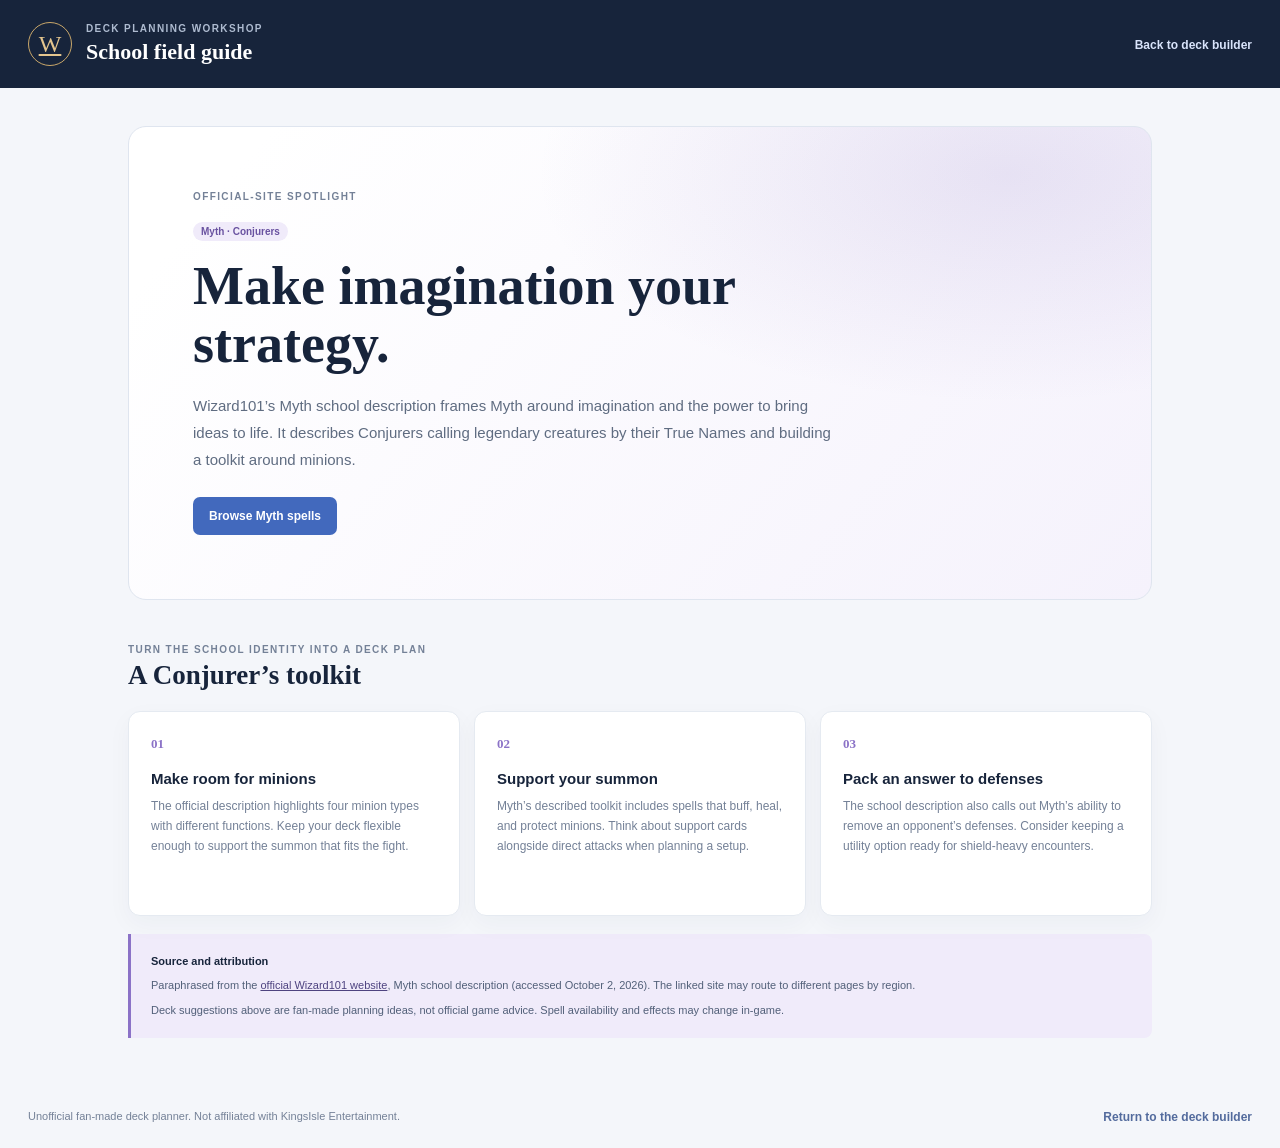
==== web/schools.html @ 60afe6bb "added pom" ====
<!doctype html>
<html lang="en">
<head>
  <meta charset="utf-8">
  <meta name="viewport" content="width=device-width, initial-scale=1">
  <meta name="theme-color" content="#17243b">
  <meta name="description" content="A sourced Wizard101 Myth school primer and deck-planning tips.">
  <link rel="icon" href="favicon.svg" type="image/svg+xml">
  <link rel="manifest" href="manifest.webmanifest">
  <link rel="stylesheet" href="styles.css">
  <link rel="stylesheet" href="schools.css">
  <title>Myth School Guide | Wizard101 Deck Builder</title>
  <script>
    if ("serviceWorker" in navigator && window.location.protocol !== "file:") {
      window.addEventListener("load", () => {
        navigator.serviceWorker.register("service-worker.js")
          .catch((error) => console.error("Could not register the offline app cache.", error));
      });
    }
  </script>
</head>
<body>
  <header class="site-header">
    <a class="brand-mark" href="index.html" aria-label="Back to deck builder">W</a>
    <div>
      <p class="eyebrow">Deck planning workshop</p>
      <h1>School field guide</h1>
    </div>
    <nav class="header-links" aria-label="Main navigation">
      <a href="index.html">Back to deck builder</a>
    </nav>
  </header>

  <main class="guide-layout">
    <section class="guide-hero">
      <p class="eyebrow">Official-site spotlight</p>
      <span class="school-tag school-myth">Myth · Conjurers</span>
      <h2>Make imagination your strategy.</h2>
      <p class="guide-intro">
        Wizard101’s Myth school description frames Myth around imagination and
        the power to bring ideas to life. It describes Conjurers calling legendary
        creatures by their True Names and building a toolkit around minions.
      </p>
      <a class="button button-primary guide-cta" href="index.html?school=Myth">Browse Myth spells</a>
    </section>

    <section class="guide-content" aria-labelledby="myth-toolkit-title">
      <div class="guide-heading">
        <p class="eyebrow">Turn the school identity into a deck plan</p>
        <h2 id="myth-toolkit-title">A Conjurer’s toolkit</h2>
      </div>
      <div class="guide-cards">
        <article class="guide-card">
          <span class="guide-number">01</span>
          <h3>Make room for minions</h3>
          <p>The official description highlights four minion types with different functions. Keep your deck flexible enough to support the summon that fits the fight.</p>
        </article>
        <article class="guide-card">
          <span class="guide-number">02</span>
          <h3>Support your summon</h3>
          <p>Myth’s described toolkit includes spells that buff, heal, and protect minions. Think about support cards alongside direct attacks when planning a setup.</p>
        </article>
        <article class="guide-card">
          <span class="guide-number">03</span>
          <h3>Pack an answer to defenses</h3>
          <p>The school description also calls out Myth’s ability to remove an opponent’s defenses. Consider keeping a utility option ready for shield-heavy encounters.</p>
        </article>
      </div>
      <aside class="source-note">
        <strong>Source and attribution</strong>
        <p>Paraphrased from the <a href="https://www.wizard101.com/" target="_blank" rel="noreferrer">official Wizard101 website</a>, Myth school description (accessed October 2, 2026). The linked site may route to different pages by region.</p>
        <p>Deck suggestions above are fan-made planning ideas, not official game advice. Spell availability and effects may change in-game.</p>
      </aside>
    </section>
  </main>

  <footer class="site-footer">
    <span>Unofficial fan-made deck planner. Not affiliated with KingsIsle Entertainment.</span>
    <a href="index.html">Return to the deck builder</a>
  </footer>
</body>
</html>
---- web/styles.css ----
:root {
  color-scheme: light;
  font-family: "Segoe UI", Arial, sans-serif;
  color: #26354b;
  background: #f4f6fa;
  font-synthesis: none;
  text-rendering: optimizeLegibility;
  --navy: #17243b;
  --muted: #748197;
  --line: #e5eaf1;
  --blue: #4269bd;
}

* {
  box-sizing: border-box;
}

body {
  min-width: 320px;
  min-height: 100vh;
  margin: 0;
}

.site-header {
  display: flex;
  align-items: center;
  gap: 14px;
  padding: 22px max(28px, calc((100% - 1440px) / 2));
  color: white;
  background: var(--navy);
}

.header-links {
  margin-left: auto;
}

.header-links a,
.site-footer a {
  color: #d9e4fb;
  font-size: 12px;
  font-weight: 600;
  text-decoration: none;
}

.header-links a:hover,
.site-footer a:hover {
  text-decoration: underline;
}

.brand-mark {
  display: grid;
  width: 44px;
  height: 44px;
  place-items: center;
  border: 1px solid #c9a76a;
  border-radius: 50%;
  color: #e4c58e;
  font-family: Georgia, serif;
  font-size: 24px;
}

.site-header h1,
h2,
h3,
p {
  margin: 0;
}

.site-header h1 {
  font-family: Georgia, serif;
  font-size: 22px;
  font-weight: 600;
}

.eyebrow {
  margin-bottom: 5px;
  color: var(--muted);
  font-size: 10px;
  font-weight: 700;
  letter-spacing: 0.14em;
  text-transform: uppercase;
}

.site-header .eyebrow {
  color: #aebbd0;
}

.app-layout {
  display: grid;
  grid-template-columns: 230px minmax(340px, 1fr) minmax(290px, 360px);
  gap: 24px;
  max-width: 1440px;
  margin: 0 auto;
  padding: 32px 28px 48px;
}

.sidebar {
  align-self: start;
}

.stats-card,
.filter-card,
.spell-card,
.deck-section {
  border: 1px solid var(--line);
  border-radius: 12px;
  background: white;
  box-shadow: 0 8px 24px rgb(31 48 78 / 4%);
}

.stats-card,
.filter-card {
  padding: 20px;
}

.stats-card h2,
.filter-card h2,
.section-heading h2 {
  color: var(--navy);
  font-family: Georgia, serif;
  font-size: 19px;
}

.card-count {
  margin-top: 20px;
  color: var(--navy);
  font-size: 26px;
  font-weight: 700;
}

.card-count span {
  color: var(--muted);
  font-size: 12px;
  font-weight: 500;
}

.progress-track {
  height: 6px;
  margin-top: 10px;
  overflow: hidden;
  border-radius: 6px;
  background: #edf0f5;
}

.progress-fill {
  width: 0;
  height: 100%;
  border-radius: inherit;
  background: linear-gradient(90deg, #4269bd, #8b72c7);
  transition: width 180ms ease;
}

.stat-row {
  display: flex;
  justify-content: space-between;
  margin-top: 18px;
  color: var(--muted);
  font-size: 12px;
}

.stat-row strong {
  color: var(--navy);
}

.filter-card {
  margin-top: 16px;
}

.filter-card .button-secondary + .button-secondary {
  margin-top: 8px;
}

.filter-card label {
  display: block;
  margin: 18px 0 7px;
  color: var(--muted);
  font-size: 12px;
}

select {
  width: 100%;
  padding: 10px;
  border: 1px solid var(--line);
  border-radius: 7px;
  color: var(--navy);
  background: #fff;
  font: inherit;
  font-size: 13px;
}

.button {
  border: 0;
  border-radius: 7px;
  cursor: pointer;
  font: inherit;
  font-size: 12px;
  font-weight: 600;
  transition: background-color 150ms ease, transform 150ms ease;
}

.button:not(:disabled):hover {
  transform: translateY(-1px);
}

.button:disabled {
  cursor: not-allowed;
  opacity: 0.5;
}

.button-primary {
  padding: 9px 12px;
  color: white;
  background: var(--blue);
}

.button-primary:hover {
  background: #3457a2;
}

.button-secondary {
  width: 100%;
  margin-top: 14px;
  padding: 10px;
  color: #536178;
  background: #eef1f6;
}

.button-secondary:hover {
  background: #e2e7ef;
}

.sidebar-note {
  padding: 16px 6px;
  color: var(--muted);
  font-size: 12px;
  line-height: 1.6;
}

.catalog-section {
  min-width: 0;
}

.section-heading {
  display: flex;
  min-height: 62px;
  align-items: center;
  justify-content: space-between;
  margin-bottom: 16px;
}

.result-count {
  color: var(--muted);
  font-size: 12px;
}

.search-label {
  display: block;
  margin-bottom: 7px;
  color: var(--muted);
  font-size: 11px;
  font-weight: 600;
}

.search-input {
  width: 100%;
  margin-bottom: 14px;
  padding: 11px 12px;
  border: 1px solid var(--line);
  border-radius: 8px;
  color: var(--navy);
  background: white;
  font: inherit;
  font-size: 13px;
}

.search-input:focus,
select:focus {
  border-color: #829bd1;
  outline: 3px solid rgb(66 105 189 / 14%);
}

.spell-grid {
  display: grid;
  grid-template-columns: repeat(auto-fit, minmax(220px, 1fr));
  gap: 14px;
}

.spell-card {
  display: flex;
  min-height: 190px;
  flex-direction: column;
  align-items: flex-start;
  padding: 17px;
}

.school-tag {
  padding: 4px 8px;
  border-radius: 20px;
  color: #405776;
  background: #eaf0f7;
  font-size: 10px;
  font-weight: 700;
}

.school-fire {
  color: #a84c39;
  background: #fbede9;
}

.school-ice {
  color: #39748d;
  background: #e9f5f8;
}

.school-storm {
  color: #6952a0;
  background: #f0ebfa;
}

.school-life {
  color: #3d795d;
  background: #eaf5ee;
}

.spell-card h3,
.deck-card h3 {
  margin-top: 12px;
  color: var(--navy);
  font-size: 14px;
}

.spell-description {
  margin-top: 7px;
  color: var(--muted);
  font-size: 12px;
  line-height: 1.5;
}

.spell-footer {
  display: flex;
  width: 100%;
  align-items: center;
  justify-content: space-between;
  margin-top: auto;
  padding-top: 16px;
}

.pip-cost {
  color: #536178;
  font-size: 11px;
  font-weight: 600;
}

.deck-section {
  align-self: start;
  min-height: 250px;
  padding: 18px;
}

.deck-section .section-heading {
  min-height: auto;
}

.deck-list {
  display: grid;
  gap: 9px;
}

.deck-card {
  display: flex;
  align-items: center;
  justify-content: space-between;
  gap: 8px;
  padding: 11px;
  border: 1px solid var(--line);
  border-radius: 8px;
}

.deck-card h3 {
  margin: 0;
  font-size: 12px;
}

.deck-card p {
  margin-top: 4px;
  color: var(--muted);
  font-size: 10px;
}

.remove-button {
  flex-shrink: 0;
  padding: 6px 8px;
  border: 0;
  border-radius: 6px;
  color: #a34f4f;
  background: #fbefef;
  cursor: pointer;
  font: inherit;
  font-size: 10px;
}

.remove-button:hover {
  background: #f7e1e1;
}

.empty-state {
  padding: 22px 8px;
  color: var(--muted);
  font-size: 12px;
  line-height: 1.6;
}

.empty-state[hidden] {
  display: none;
}

.site-footer {
  display: flex;
  justify-content: space-between;
  gap: 16px;
  max-width: 1440px;
  margin: 0 auto;
  padding: 16px 28px 24px;
  color: var(--muted);
  font-size: 11px;
}

.site-footer a {
  color: #536b9d;
  white-space: nowrap;
}

@media (max-width: 1050px) {
  .app-layout {
    grid-template-columns: 220px minmax(0, 1fr);
  }

  .deck-section {
    grid-column: 2;
  }
}

@media (max-width: 700px) {
  .site-header {
    padding: 18px 20px;
  }

  .site-header h1 {
    font-size: 18px;
  }

  .header-links a {
    font-size: 11px;
  }

  .app-layout {
    grid-template-columns: 1fr;
    gap: 18px;
    padding: 20px;
  }

  .deck-section {
    grid-column: auto;
  }

  .sidebar {
    display: grid;
    grid-template-columns: repeat(2, minmax(0, 1fr));
    align-items: start;
    gap: 12px;
  }

  .filter-card {
    margin-top: 0;
  }

  .sidebar-note {
    display: none;
  }
}

@media (max-width: 460px) {
  .sidebar {
    grid-template-columns: 1fr;
  }

  .spell-grid {
    grid-template-columns: 1fr;
  }

  .site-footer {
    flex-direction: column;
    padding: 12px 20px 22px;
  }
}
---- web/schools.css ----
.guide-layout {
  max-width: 1080px;
  margin: 0 auto;
  padding: 38px 28px 56px;
}

.guide-hero {
  position: relative;
  overflow: hidden;
  padding: clamp(28px, 6vw, 64px);
  border: 1px solid #dfe5ef;
  border-radius: 18px;
  background:
    radial-gradient(ellipse at 86% 10%, rgb(141 120 196 / 17%), transparent 38%),
    linear-gradient(130deg, #fff 10%, #f5f2fc 100%);
}

.guide-hero .school-tag {
  display: inline-block;
  margin: 15px 0 16px;
}

.school-myth {
  color: #6952a0;
  background: #f0ebfa;
}

.guide-hero h2 {
  max-width: 600px;
  color: var(--navy);
  font-family: Georgia, serif;
  font-size: clamp(32px, 5vw, 54px);
  line-height: 1.08;
}

.guide-intro {
  max-width: 650px;
  margin-top: 18px;
  color: #5f6c81;
  font-size: 15px;
  line-height: 1.8;
}

.guide-cta {
  display: inline-block;
  margin-top: 24px;
  padding: 12px 16px;
  text-decoration: none;
}

.guide-content {
  padding-top: 44px;
}

.guide-heading {
  margin-bottom: 20px;
}

.guide-heading h2 {
  color: var(--navy);
  font-family: Georgia, serif;
  font-size: 27px;
}

.guide-cards {
  display: grid;
  grid-template-columns: repeat(3, minmax(0, 1fr));
  gap: 14px;
}

.guide-card {
  min-height: 205px;
  padding: 22px;
  border: 1px solid var(--line);
  border-radius: 12px;
  background: white;
  box-shadow: 0 8px 24px rgb(31 48 78 / 4%);
}

.guide-number {
  color: #8b72c7;
  font-family: Georgia, serif;
  font-size: 13px;
  font-weight: 700;
}

.guide-card h3 {
  margin-top: 18px;
  color: var(--navy);
  font-size: 15px;
}

.guide-card p {
  margin-top: 9px;
  color: var(--muted);
  font-size: 12px;
  line-height: 1.7;
}

.source-note {
  margin-top: 18px;
  padding: 18px 20px;
  border-left: 3px solid #8b72c7;
  border-radius: 0 8px 8px 0;
  background: #f0ebfa;
  color: #526079;
  font-size: 11px;
  line-height: 1.7;
}

.source-note strong {
  color: var(--navy);
}

.source-note p {
  margin-top: 6px;
}

.source-note a {
  color: #4e4380;
}

@media (max-width: 760px) {
  .guide-layout {
    padding: 22px 20px 38px;
  }

  .guide-cards {
    grid-template-columns: 1fr;
  }

  .guide-card {
    min-height: auto;
  }
}
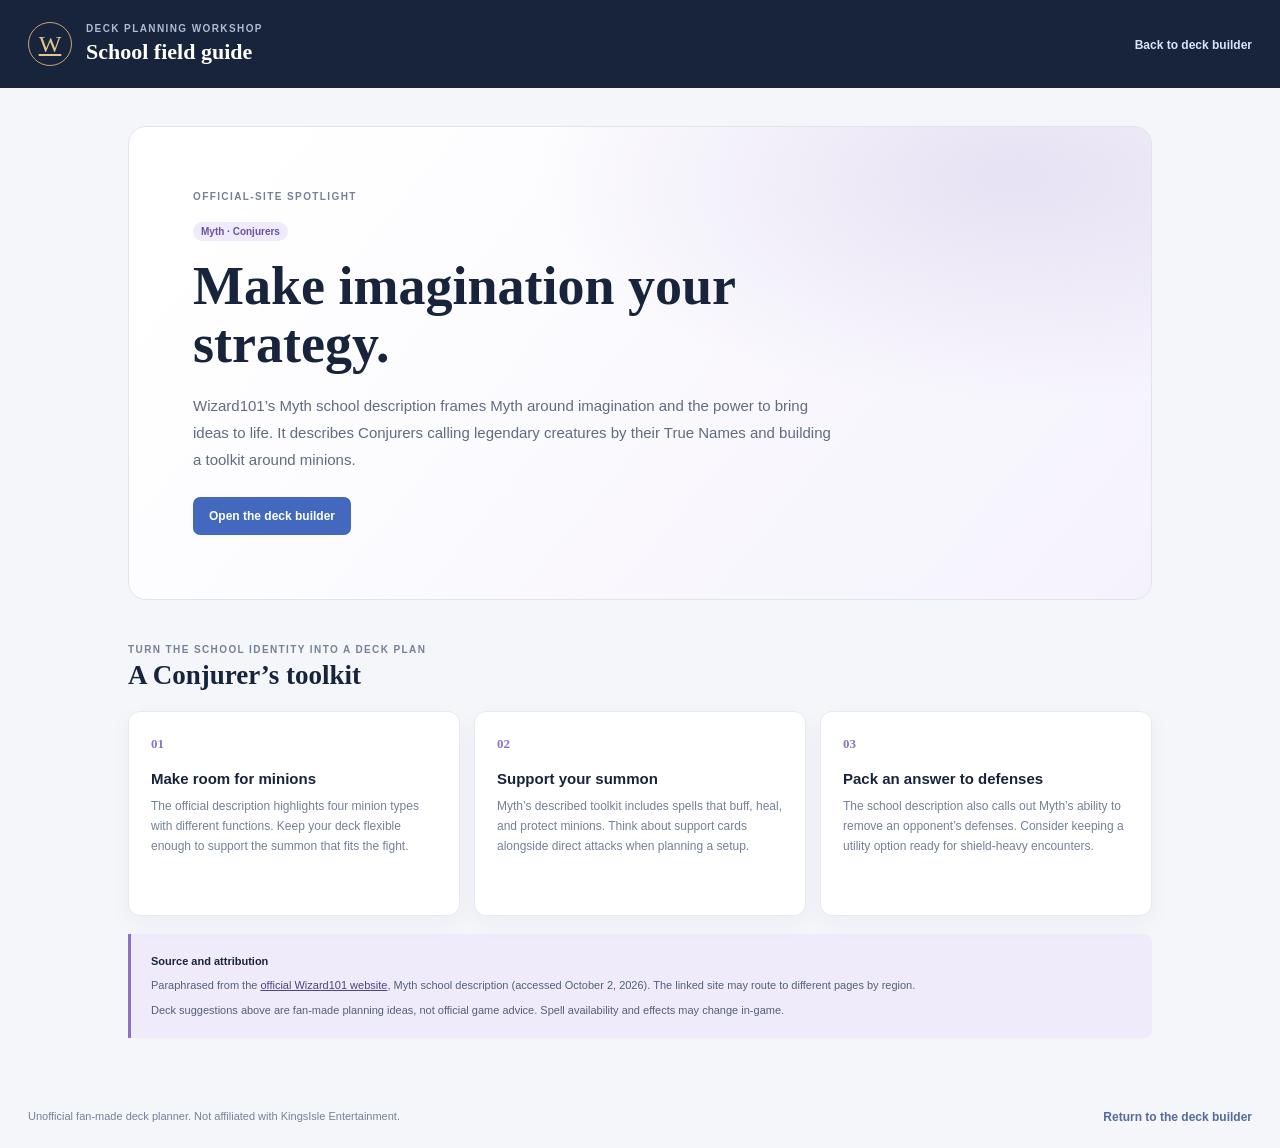
==== commit 14879c7e: "added pom" ====
--- a/web/schools.html
+++ b/web/schools.html
@@ -41,7 +41,7 @@
         the power to bring ideas to life. It describes Conjurers calling legendary
         creatures by their True Names and building a toolkit around minions.
       </p>
-      <a class="button button-primary guide-cta" href="index.html?school=Myth">Browse Myth spells</a>
+      <a class="button button-primary guide-cta" href="index.html">Open the deck builder</a>
     </section>
 
     <section class="guide-content" aria-labelledby="myth-toolkit-title">
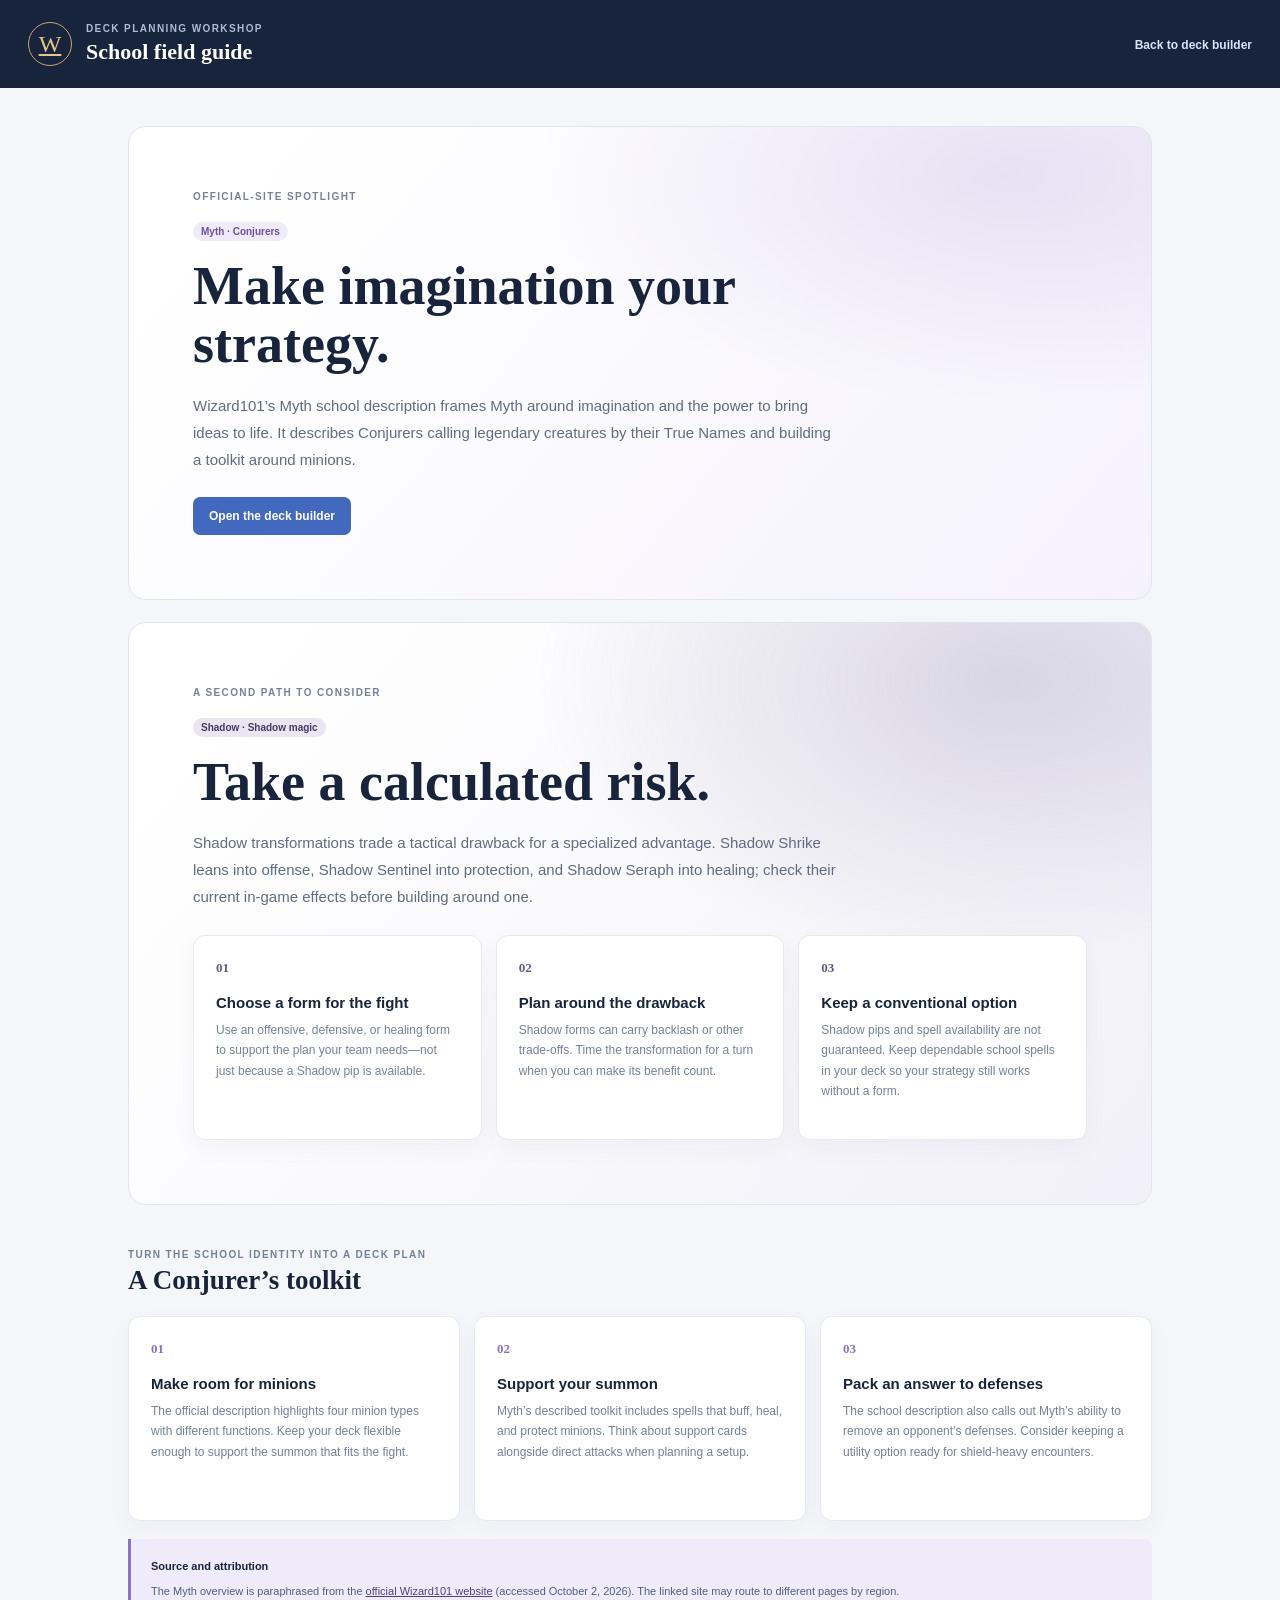
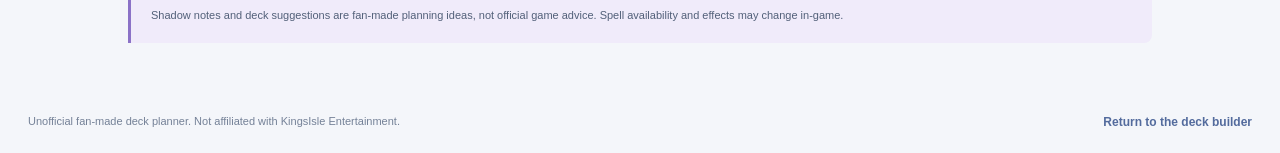
==== commit 08931332: "added topology" ====
--- a/web/schools.html
+++ b/web/schools.html
@@ -4,12 +4,12 @@
   <meta charset="utf-8">
   <meta name="viewport" content="width=device-width, initial-scale=1">
   <meta name="theme-color" content="#17243b">
-  <meta name="description" content="A sourced Wizard101 Myth school primer and deck-planning tips.">
+  <meta name="description" content="A fan-made Wizard101 Myth and Shadow school guide with deck-planning tips.">
   <link rel="icon" href="favicon.svg" type="image/svg+xml">
   <link rel="manifest" href="manifest.webmanifest">
   <link rel="stylesheet" href="styles.css">
   <link rel="stylesheet" href="schools.css">
-  <title>Myth School Guide | Wizard101 Deck Builder</title>
+  <title>Myth and Shadow Guide | Wizard101 Deck Builder</title>
   <script>
     if ("serviceWorker" in navigator && window.location.protocol !== "file:") {
       window.addEventListener("load", () => {
@@ -44,6 +44,35 @@
       <a class="button button-primary guide-cta" href="index.html">Open the deck builder</a>
     </section>
 
+    <section class="guide-hero shadow-guide" aria-labelledby="shadow-guide-title">
+      <p class="eyebrow">A second path to consider</p>
+      <span class="school-tag school-shadow">Shadow · Shadow magic</span>
+      <h2 id="shadow-guide-title">Take a calculated risk.</h2>
+      <p class="guide-intro">
+        Shadow transformations trade a tactical drawback for a specialized
+        advantage. Shadow Shrike leans into offense, Shadow Sentinel into
+        protection, and Shadow Seraph into healing; check their current in-game
+        effects before building around one.
+      </p>
+      <div class="guide-cards shadow-cards">
+        <article class="guide-card">
+          <span class="guide-number">01</span>
+          <h3>Choose a form for the fight</h3>
+          <p>Use an offensive, defensive, or healing form to support the plan your team needs—not just because a Shadow pip is available.</p>
+        </article>
+        <article class="guide-card">
+          <span class="guide-number">02</span>
+          <h3>Plan around the drawback</h3>
+          <p>Shadow forms can carry backlash or other trade-offs. Time the transformation for a turn when you can make its benefit count.</p>
+        </article>
+        <article class="guide-card">
+          <span class="guide-number">03</span>
+          <h3>Keep a conventional option</h3>
+          <p>Shadow pips and spell availability are not guaranteed. Keep dependable school spells in your deck so your strategy still works without a form.</p>
+        </article>
+      </div>
+    </section>
+
     <section class="guide-content" aria-labelledby="myth-toolkit-title">
       <div class="guide-heading">
         <p class="eyebrow">Turn the school identity into a deck plan</p>
@@ -68,8 +97,8 @@
       </div>
       <aside class="source-note">
         <strong>Source and attribution</strong>
-        <p>Paraphrased from the <a href="https://www.wizard101.com/" target="_blank" rel="noreferrer">official Wizard101 website</a>, Myth school description (accessed October 2, 2026). The linked site may route to different pages by region.</p>
-        <p>Deck suggestions above are fan-made planning ideas, not official game advice. Spell availability and effects may change in-game.</p>
+        <p>The Myth overview is paraphrased from the <a href="https://www.wizard101.com/" target="_blank" rel="noreferrer">official Wizard101 website</a> (accessed October 2, 2026). The linked site may route to different pages by region.</p>
+        <p>Shadow notes and deck suggestions are fan-made planning ideas, not official game advice. Spell availability and effects may change in-game.</p>
       </aside>
     </section>
   </main>
--- a/web/styles.css
+++ b/web/styles.css
@@ -322,6 +322,26 @@
   background: #eaf5ee;
 }
 
+.school-death {
+  color: #765082;
+  background: #f2eaf6;
+}
+
+.school-balance {
+  color: #92712d;
+  background: #f8f2df;
+}
+
+.school-myth {
+  color: #6952a0;
+  background: #f0ebfa;
+}
+
+.school-shadow {
+  color: #433b61;
+  background: #e9e6f2;
+}
+
 .spell-card h3,
 .deck-card h3 {
   margin-top: 12px;
@@ -329,6 +349,15 @@
   font-size: 14px;
 }
 
+.spell-meta {
+  margin-top: 5px;
+  color: #77849a;
+  font-size: 10px;
+  font-weight: 700;
+  letter-spacing: 0.04em;
+  text-transform: uppercase;
+}
+
 .spell-description {
   margin-top: 7px;
   color: var(--muted);
@@ -359,6 +388,12 @@
 
 .deck-section .section-heading {
   min-height: auto;
+}
+
+.deck-note {
+  margin-top: 5px;
+  color: var(--muted);
+  font-size: 10px;
 }
 
 .deck-list {
--- a/web/schools.css
+++ b/web/schools.css
@@ -23,6 +23,21 @@
 .school-myth {
   color: #6952a0;
   background: #f0ebfa;
+}
+
+.shadow-guide {
+  margin-top: 22px;
+  background:
+    radial-gradient(ellipse at 86% 10%, rgb(83 70 126 / 19%), transparent 38%),
+    linear-gradient(130deg, #fff 10%, #f2f0f8 100%);
+}
+
+.shadow-guide .guide-number {
+  color: #615780;
+}
+
+.shadow-cards {
+  margin-top: 25px;
 }
 
 .guide-hero h2 {
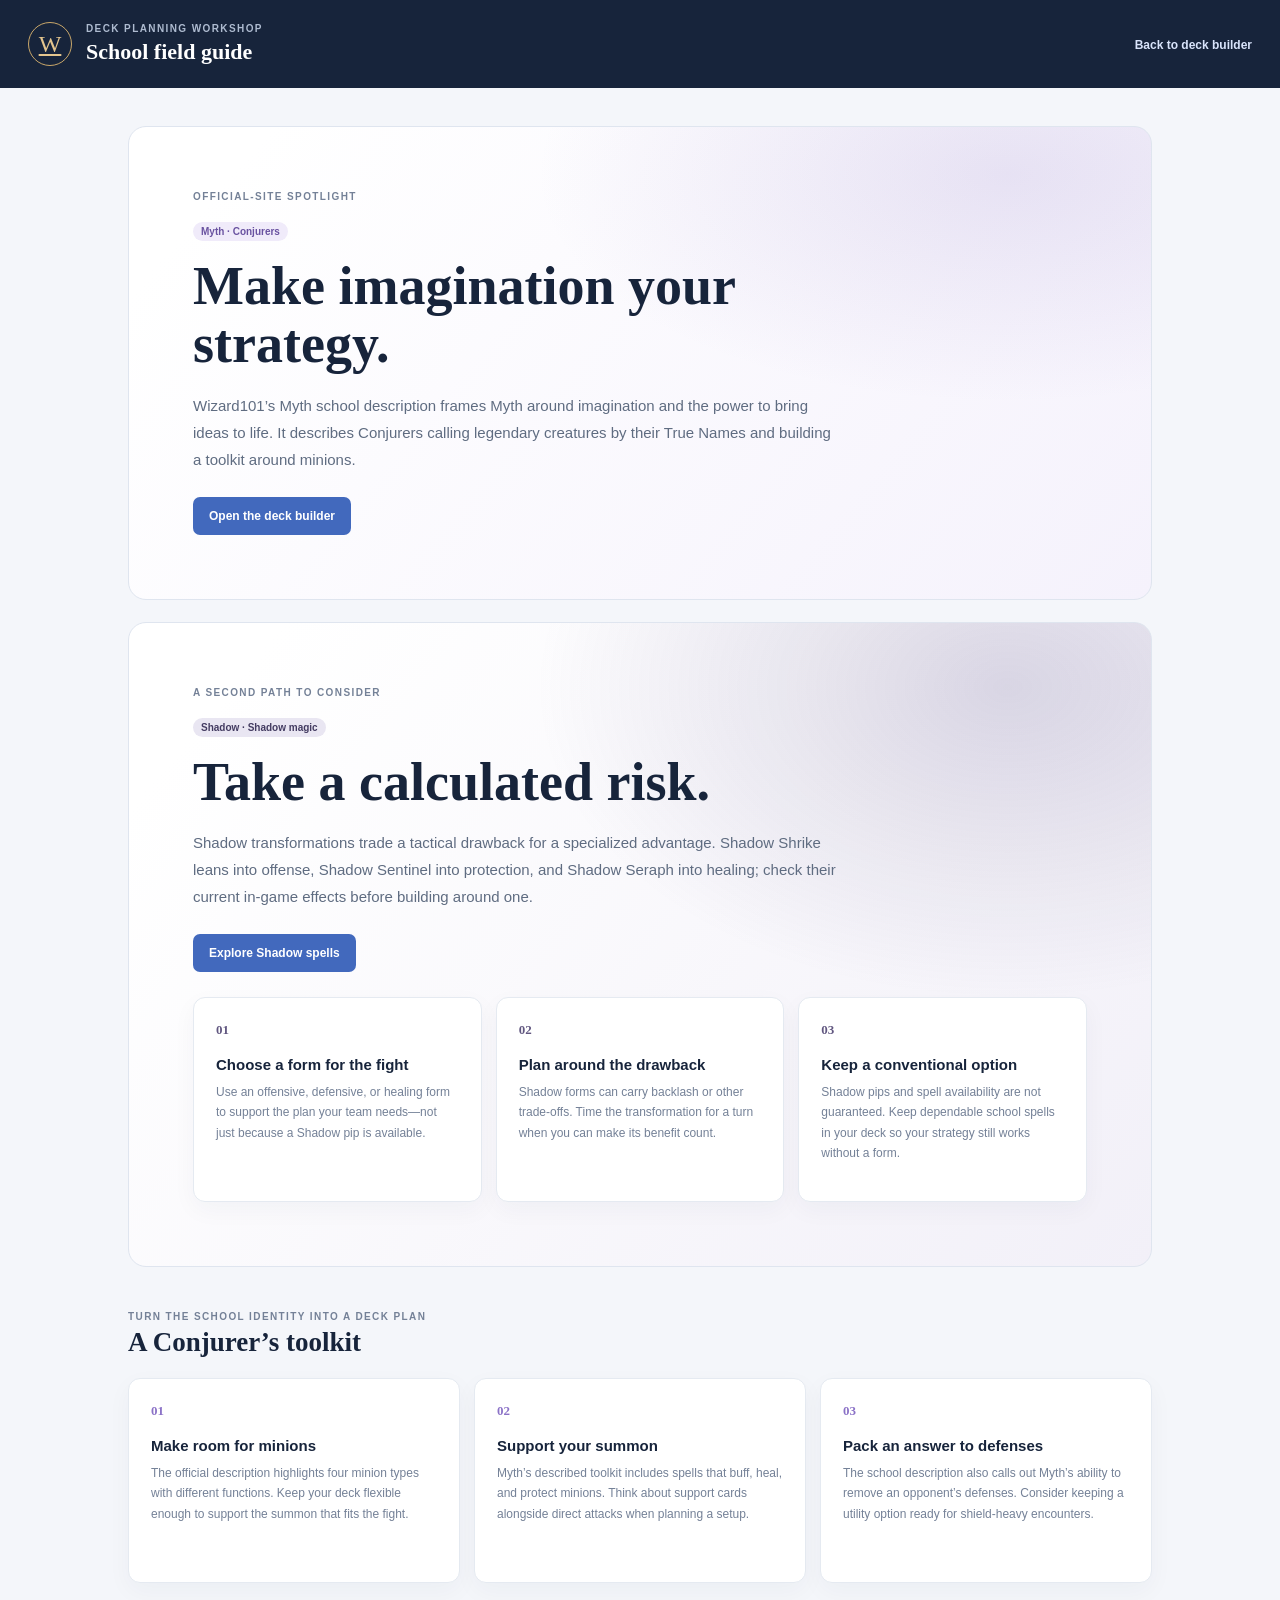
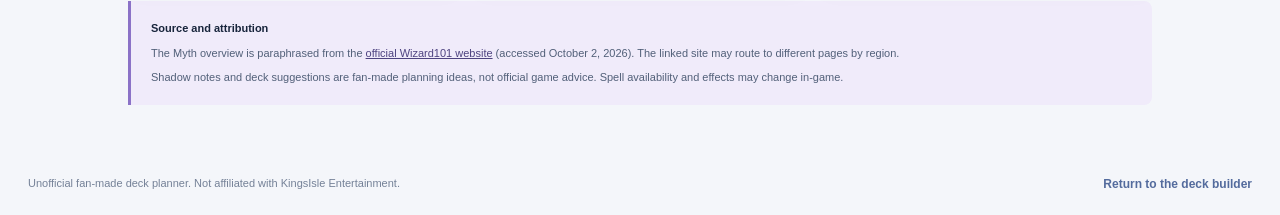
==== commit 4d66dbec: "added topology" ====
--- a/web/schools.html
+++ b/web/schools.html
@@ -54,6 +54,7 @@
         protection, and Shadow Seraph into healing; check their current in-game
         effects before building around one.
       </p>
+      <a class="button button-primary guide-cta" href="index.html?school=Shadow">Explore Shadow spells</a>
       <div class="guide-cards shadow-cards">
         <article class="guide-card">
           <span class="guide-number">01</span>
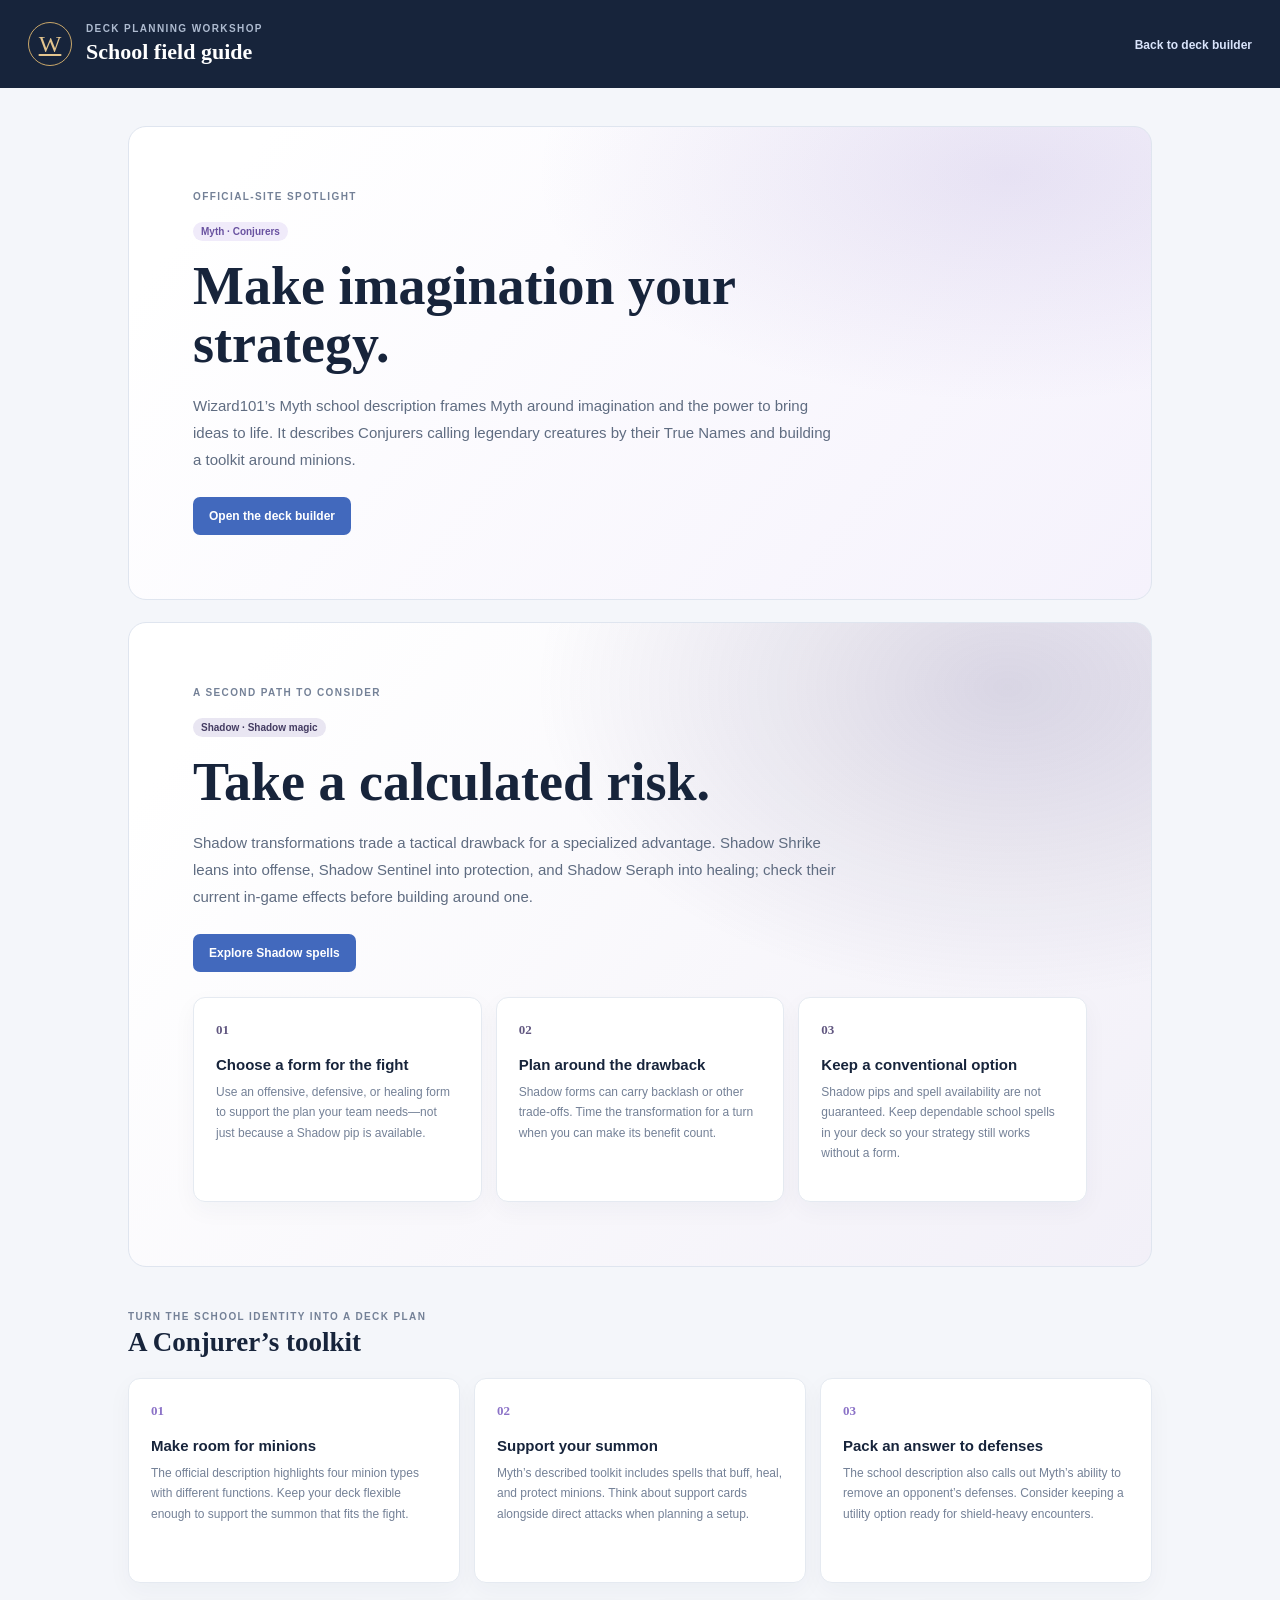
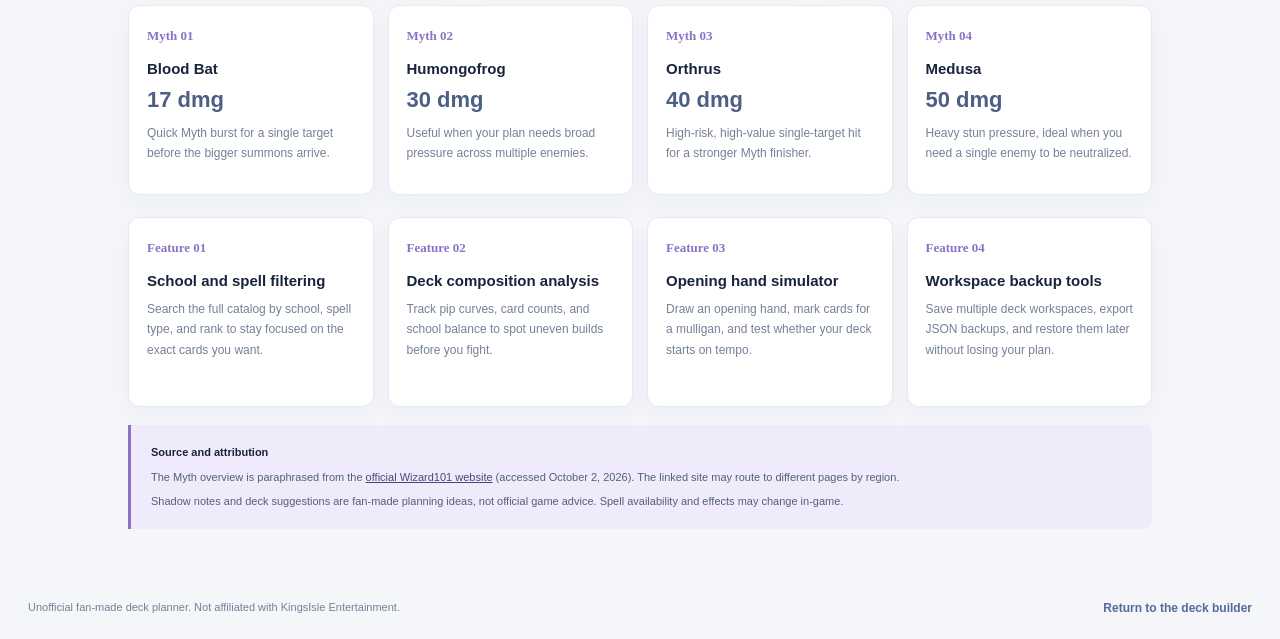
==== commit df835120: "adjusted" ====
--- a/web/schools.html
+++ b/web/schools.html
@@ -96,6 +96,54 @@
           <p>The school description also calls out Myth’s ability to remove an opponent’s defenses. Consider keeping a utility option ready for shield-heavy encounters.</p>
         </article>
       </div>
+      <div class="spell-damage-grid" aria-label="Myth spell damage reference">
+        <article class="spell-damage-card">
+          <span class="guide-number">Myth 01</span>
+          <h3>Blood Bat</h3>
+          <strong>17 dmg</strong>
+          <p>Quick Myth burst for a single target before the bigger summons arrive.</p>
+        </article>
+        <article class="spell-damage-card">
+          <span class="guide-number">Myth 02</span>
+          <h3>Humongofrog</h3>
+          <strong>30 dmg</strong>
+          <p>Useful when your plan needs broad pressure across multiple enemies.</p>
+        </article>
+        <article class="spell-damage-card">
+          <span class="guide-number">Myth 03</span>
+          <h3>Orthrus</h3>
+          <strong>40 dmg</strong>
+          <p>High-risk, high-value single-target hit for a stronger Myth finisher.</p>
+        </article>
+        <article class="spell-damage-card">
+          <span class="guide-number">Myth 04</span>
+          <h3>Medusa</h3>
+          <strong>50 dmg</strong>
+          <p>Heavy stun pressure, ideal when you need a single enemy to be neutralized.</p>
+        </article>
+      </div>
+      <div class="feature-grid" aria-label="Additional deck-builder features">
+        <article class="feature-card">
+          <span class="guide-number">Feature 01</span>
+          <h3>School and spell filtering</h3>
+          <p>Search the full catalog by school, spell type, and rank to stay focused on the exact cards you want.</p>
+        </article>
+        <article class="feature-card">
+          <span class="guide-number">Feature 02</span>
+          <h3>Deck composition analysis</h3>
+          <p>Track pip curves, card counts, and school balance to spot uneven builds before you fight.</p>
+        </article>
+        <article class="feature-card">
+          <span class="guide-number">Feature 03</span>
+          <h3>Opening hand simulator</h3>
+          <p>Draw an opening hand, mark cards for a mulligan, and test whether your deck starts on tempo.</p>
+        </article>
+        <article class="feature-card">
+          <span class="guide-number">Feature 04</span>
+          <h3>Workspace backup tools</h3>
+          <p>Save multiple deck workspaces, export JSON backups, and restore them later without losing your plan.</p>
+        </article>
+      </div>
       <aside class="source-note">
         <strong>Source and attribution</strong>
         <p>The Myth overview is paraphrased from the <a href="https://www.wizard101.com/" target="_blank" rel="noreferrer">official Wizard101 website</a> (accessed October 2, 2026). The linked site may route to different pages by region.</p>
--- a/web/styles.css
+++ b/web/styles.css
@@ -99,6 +99,7 @@
 }
 
 .stats-card,
+.workspace-card,
 .filter-card,
 .spell-card,
 .deck-section {
@@ -109,11 +110,13 @@
 }
 
 .stats-card,
+.workspace-card,
 .filter-card {
   padding: 20px;
 }
 
 .stats-card h2,
+.workspace-card h2,
 .filter-card h2,
 .section-heading h2 {
   color: var(--navy);
@@ -166,6 +169,61 @@
   margin-top: 16px;
 }
 
+.workspace-card {
+  margin-top: 16px;
+}
+
+.workspace-card h2 {
+  margin-bottom: 15px;
+}
+
+.workspace-card label,
+.deck-details label {
+  display: block;
+  margin: 13px 0 6px;
+  color: var(--muted);
+  font-size: 11px;
+  font-weight: 600;
+}
+
+.workspace-actions,
+.backup-actions {
+  display: grid;
+  grid-template-columns: repeat(2, minmax(0, 1fr));
+  gap: 7px;
+  margin-top: 9px;
+}
+
+.workspace-actions .button,
+.backup-actions .button {
+  width: 100%;
+  min-height: 34px;
+  margin: 0;
+  padding: 7px;
+  font-size: 10px;
+}
+
+.workspace-actions #delete-deck {
+  grid-column: 1 / -1;
+}
+
+.backup-actions {
+  grid-template-columns: 1fr;
+  margin-top: 7px;
+}
+
+.workspace-status {
+  min-height: 15px;
+  margin-top: 10px;
+  color: #39745a;
+  font-size: 10px;
+  line-height: 1.45;
+}
+
+.workspace-status.status-error {
+  color: #a34f4f;
+}
+
 .filter-card .button-secondary + .button-secondary {
   margin-top: 8px;
 }
@@ -274,7 +332,8 @@
 }
 
 .search-input:focus,
-select:focus {
+select:focus,
+textarea:focus {
   border-color: #829bd1;
   outline: 3px solid rgb(66 105 189 / 14%);
 }
@@ -386,6 +445,22 @@
   padding: 18px;
 }
 
+.deck-details {
+  display: grid;
+  grid-template-columns: 1fr;
+  margin: 0 0 14px;
+}
+
+.deck-details .search-input {
+  margin: 0;
+}
+
+.notes-input {
+  min-height: 76px;
+  resize: vertical;
+  line-height: 1.5;
+}
+
 .deck-section .section-heading {
   min-height: auto;
 }
@@ -398,6 +473,8 @@
 
 .deck-list {
   display: grid;
+  max-height: 460px;
+  overflow-y: auto;
   gap: 9px;
 }
 
@@ -449,6 +526,150 @@
   display: none;
 }
 
+.deck-tool {
+  margin-top: 22px;
+  padding-top: 17px;
+  border-top: 1px solid var(--line);
+}
+
+.tool-heading {
+  display: flex;
+  align-items: center;
+  justify-content: space-between;
+  gap: 10px;
+}
+
+.tool-heading h3 {
+  color: var(--navy);
+  font-family: Georgia, serif;
+  font-size: 16px;
+}
+
+.analysis-summary,
+.simulator-note {
+  color: var(--muted);
+  font-size: 10px;
+}
+
+.analysis-breakdown {
+  display: grid;
+  gap: 14px;
+  margin-top: 13px;
+}
+
+.analysis-group h4 {
+  margin-bottom: 8px;
+  color: #536178;
+  font-size: 10px;
+  letter-spacing: 0.06em;
+  text-transform: uppercase;
+}
+
+.analysis-row {
+  display: grid;
+  grid-template-columns: 78px minmax(20px, 1fr) 22px;
+  align-items: center;
+  gap: 8px;
+  margin-top: 6px;
+  color: #59677d;
+  font-size: 10px;
+}
+
+.analysis-row strong {
+  color: var(--navy);
+  text-align: right;
+}
+
+.analysis-bar {
+  height: 6px;
+  overflow: hidden;
+  border-radius: 6px;
+  background: #edf0f5;
+}
+
+.analysis-bar span {
+  display: block;
+  height: 100%;
+  border-radius: inherit;
+  background: linear-gradient(90deg, #4269bd, #8b72c7);
+}
+
+.analysis-empty {
+  color: var(--muted);
+  font-size: 10px;
+}
+
+.simulator .tool-heading {
+  align-items: flex-end;
+}
+
+.simulator .tool-heading .button {
+  flex-shrink: 0;
+}
+
+.simulator-note {
+  margin-top: 8px;
+  line-height: 1.5;
+}
+
+.hand-list {
+  display: grid;
+  grid-template-columns: repeat(2, minmax(0, 1fr));
+  gap: 7px;
+  margin-top: 12px;
+}
+
+.hand-card {
+  display: grid;
+  min-width: 0;
+  gap: 4px;
+  padding: 9px;
+  border: 1px solid var(--line);
+  border-radius: 8px;
+  color: var(--navy);
+  background: #fff;
+  cursor: pointer;
+  font: inherit;
+  text-align: left;
+}
+
+.hand-card:hover,
+.hand-card.is-mulligan {
+  border-color: #d1a2a2;
+  background: #fff6f5;
+}
+
+.hand-card strong {
+  overflow: hidden;
+  font-size: 10px;
+  text-overflow: ellipsis;
+  white-space: nowrap;
+}
+
+.hand-card > span {
+  color: var(--muted);
+  font-size: 9px;
+}
+
+.hand-card .hand-action {
+  color: #39745a;
+  font-size: 9px;
+  font-weight: 700;
+}
+
+.hand-card.is-mulligan .hand-action {
+  color: #a34f4f;
+}
+
+.simulator > .button-secondary {
+  margin-top: 9px;
+}
+
+.hand-empty {
+  padding: 12px 0 2px;
+  font-size: 10px;
+}
+
 .site-footer {
   display: flex;
   justify-content: space-between;
--- a/web/schools.css
+++ b/web/schools.css
@@ -112,6 +112,46 @@
   line-height: 1.7;
 }
 
+.spell-damage-grid,
+.feature-grid {
+  display: grid;
+  grid-template-columns: repeat(4, minmax(0, 1fr));
+  gap: 14px;
+  margin-top: 22px;
+}
+
+.spell-damage-card,
+.feature-card {
+  min-height: 190px;
+  padding: 20px 18px;
+  border: 1px solid var(--line);
+  border-radius: 12px;
+  background: white;
+  box-shadow: 0 8px 24px rgb(31 48 78 / 4%);
+}
+
+.spell-damage-card h3,
+.feature-card h3 {
+  margin-top: 16px;
+  color: var(--navy);
+  font-size: 15px;
+}
+
+.spell-damage-card strong {
+  display: block;
+  margin-top: 10px;
+  color: #4d5f84;
+  font-size: 22px;
+}
+
+.spell-damage-card p,
+.feature-card p {
+  margin-top: 10px;
+  color: var(--muted);
+  font-size: 12px;
+  line-height: 1.7;
+}
+
 .source-note {
   margin-top: 18px;
   padding: 18px 20px;
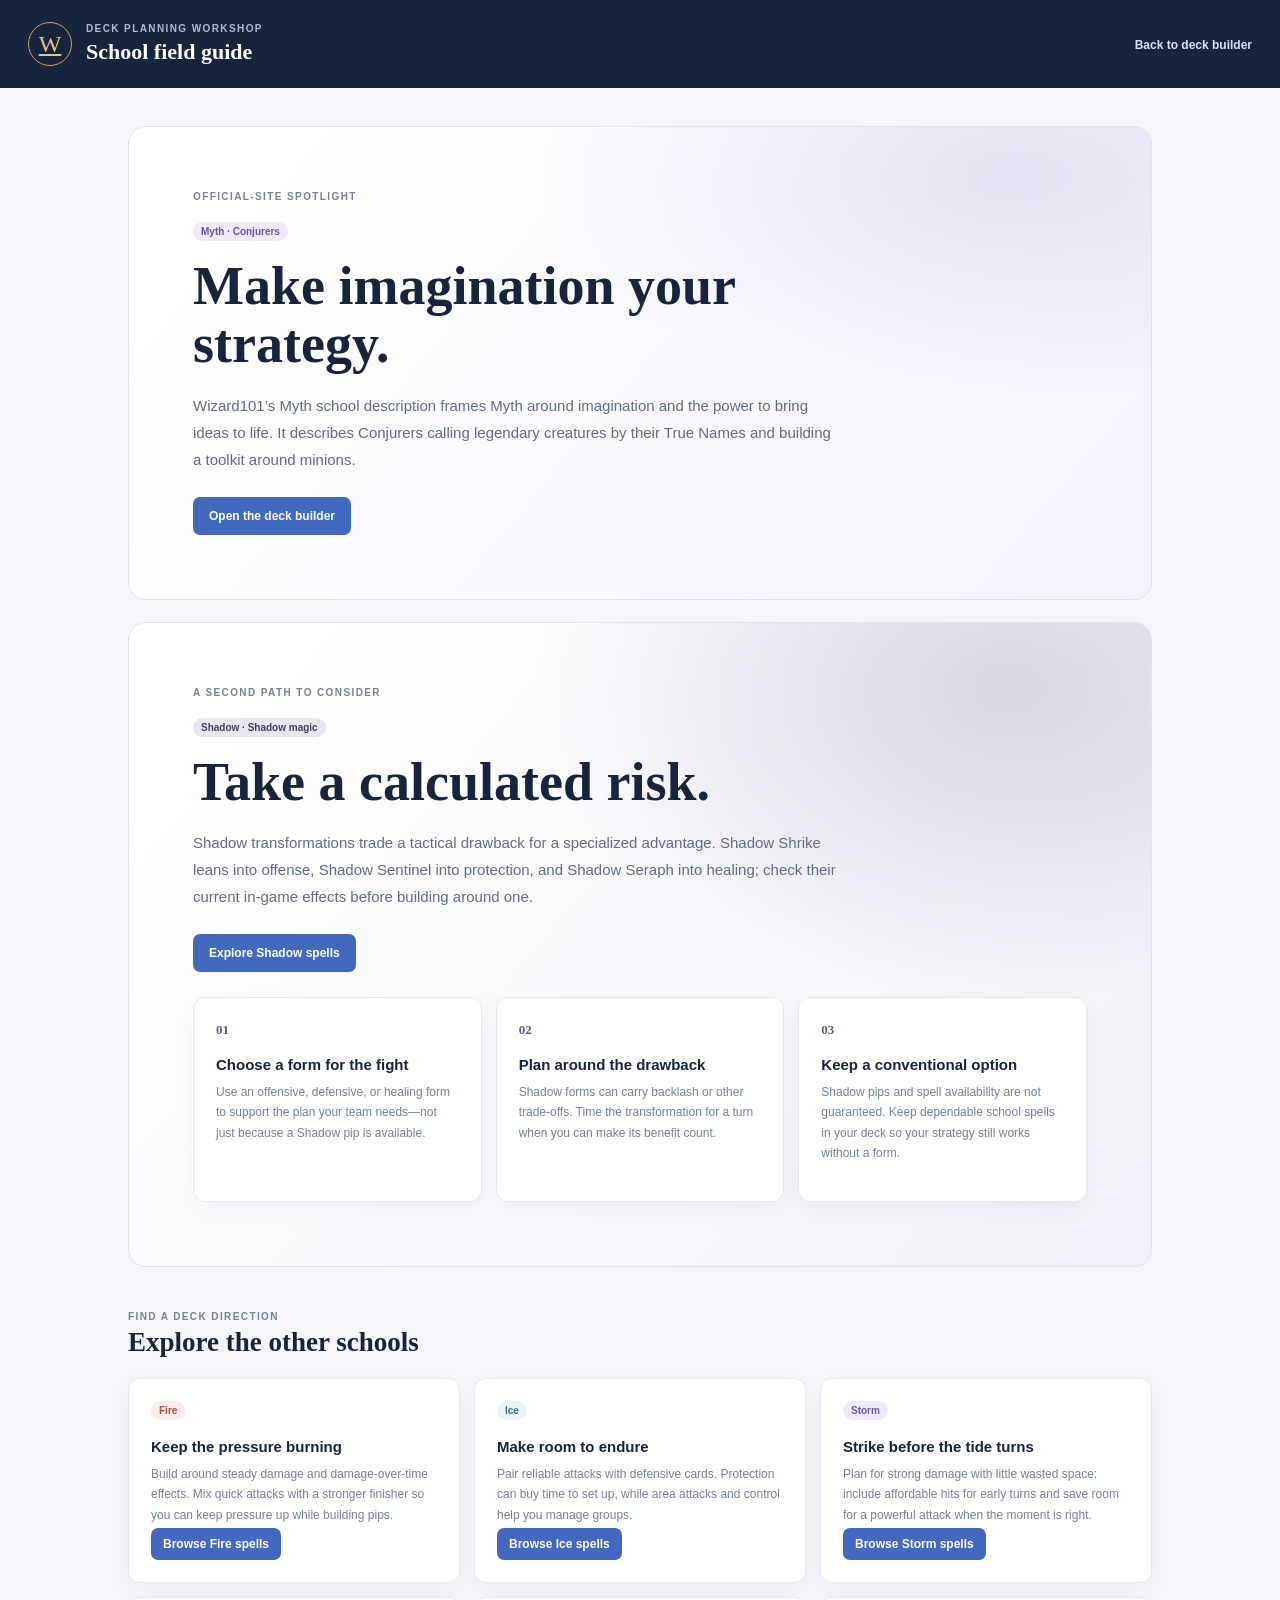
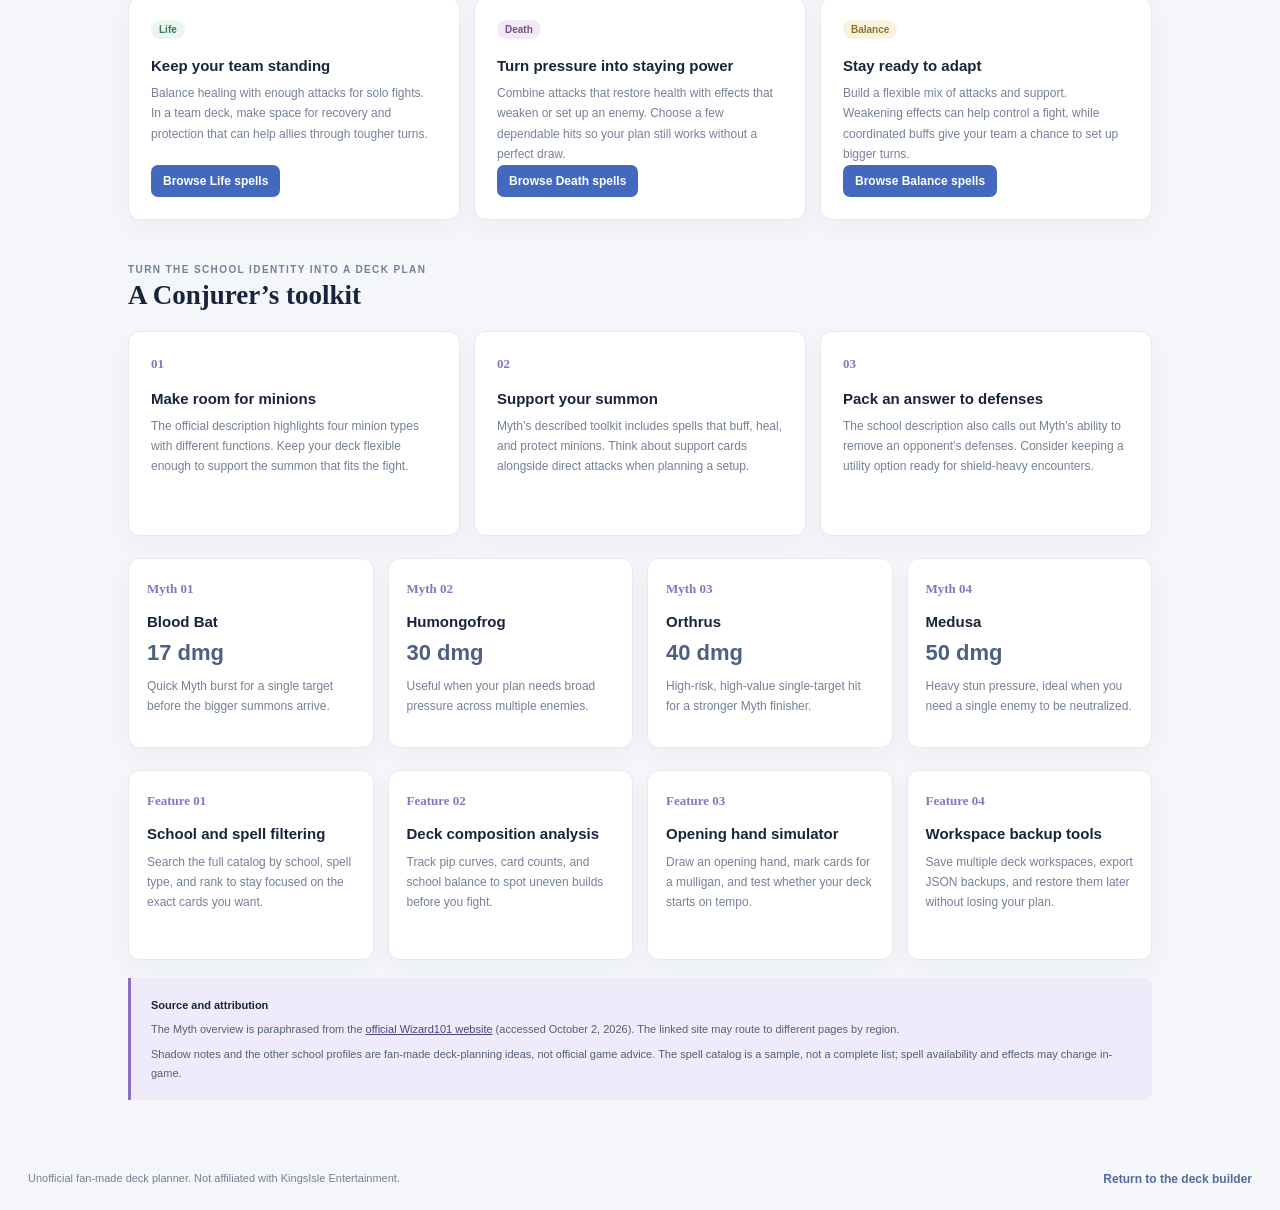
==== commit 010b6ed3: "adjusted" ====
--- a/web/schools.html
+++ b/web/schools.html
@@ -4,12 +4,12 @@
   <meta charset="utf-8">
   <meta name="viewport" content="width=device-width, initial-scale=1">
   <meta name="theme-color" content="#17243b">
-  <meta name="description" content="A fan-made Wizard101 Myth and Shadow school guide with deck-planning tips.">
+  <meta name="description" content="A fan-made guide to Wizard101's schools with deck-planning tips and links to each school's spells.">
   <link rel="icon" href="favicon.svg" type="image/svg+xml">
   <link rel="manifest" href="manifest.webmanifest">
   <link rel="stylesheet" href="styles.css">
   <link rel="stylesheet" href="schools.css">
-  <title>Myth and Shadow Guide | Wizard101 Deck Builder</title>
+  <title>Wizard101 School Guide | Wizard101 Deck Builder</title>
   <script>
     if ("serviceWorker" in navigator && window.location.protocol !== "file:") {
       window.addEventListener("load", () => {
@@ -74,6 +74,51 @@
       </div>
     </section>
 
+    <section class="guide-content school-directory" aria-labelledby="school-directory-title">
+      <div class="guide-heading">
+        <p class="eyebrow">Find a deck direction</p>
+        <h2 id="school-directory-title">Explore the other schools</h2>
+      </div>
+      <div class="guide-cards school-directory-grid">
+        <article class="guide-card school-guide-card">
+          <span class="school-tag school-fire">Fire</span>
+          <h3>Keep the pressure burning</h3>
+          <p>Build around steady damage and damage-over-time effects. Mix quick attacks with a stronger finisher so you can keep pressure up while building pips.</p>
+          <a class="button button-primary guide-cta" href="index.html?school=Fire">Browse Fire spells</a>
+        </article>
+        <article class="guide-card school-guide-card">
+          <span class="school-tag school-ice">Ice</span>
+          <h3>Make room to endure</h3>
+          <p>Pair reliable attacks with defensive cards. Protection can buy time to set up, while area attacks and control help you manage groups.</p>
+          <a class="button button-primary guide-cta" href="index.html?school=Ice">Browse Ice spells</a>
+        </article>
+        <article class="guide-card school-guide-card">
+          <span class="school-tag school-storm">Storm</span>
+          <h3>Strike before the tide turns</h3>
+          <p>Plan for strong damage with little wasted space: include affordable hits for early turns and save room for a powerful attack when the moment is right.</p>
+          <a class="button button-primary guide-cta" href="index.html?school=Storm">Browse Storm spells</a>
+        </article>
+        <article class="guide-card school-guide-card">
+          <span class="school-tag school-life">Life</span>
+          <h3>Keep your team standing</h3>
+          <p>Balance healing with enough attacks for solo fights. In a team deck, make space for recovery and protection that can help allies through tougher turns.</p>
+          <a class="button button-primary guide-cta" href="index.html?school=Life">Browse Life spells</a>
+        </article>
+        <article class="guide-card school-guide-card">
+          <span class="school-tag school-death">Death</span>
+          <h3>Turn pressure into staying power</h3>
+          <p>Combine attacks that restore health with effects that weaken or set up an enemy. Choose a few dependable hits so your plan still works without a perfect draw.</p>
+          <a class="button button-primary guide-cta" href="index.html?school=Death">Browse Death spells</a>
+        </article>
+        <article class="guide-card school-guide-card">
+          <span class="school-tag school-balance">Balance</span>
+          <h3>Stay ready to adapt</h3>
+          <p>Build a flexible mix of attacks and support. Weakening effects can help control a fight, while coordinated buffs give your team a chance to set up bigger turns.</p>
+          <a class="button button-primary guide-cta" href="index.html?school=Balance">Browse Balance spells</a>
+        </article>
+      </div>
+    </section>
+
     <section class="guide-content" aria-labelledby="myth-toolkit-title">
       <div class="guide-heading">
         <p class="eyebrow">Turn the school identity into a deck plan</p>
@@ -147,7 +192,7 @@
       <aside class="source-note">
         <strong>Source and attribution</strong>
         <p>The Myth overview is paraphrased from the <a href="https://www.wizard101.com/" target="_blank" rel="noreferrer">official Wizard101 website</a> (accessed October 2, 2026). The linked site may route to different pages by region.</p>
-        <p>Shadow notes and deck suggestions are fan-made planning ideas, not official game advice. Spell availability and effects may change in-game.</p>
+        <p>Shadow notes and the other school profiles are fan-made deck-planning ideas, not official game advice. The spell catalog is a sample, not a complete list; spell availability and effects may change in-game.</p>
       </aside>
     </section>
   </main>
--- a/web/schools.css
+++ b/web/schools.css
@@ -40,6 +40,33 @@
   margin-top: 25px;
 }
 
+.school-directory {
+  padding-top: 34px;
+}
+
+.school-directory-grid {
+  grid-template-columns: repeat(3, minmax(0, 1fr));
+}
+
+.school-guide-card {
+  display: flex;
+  flex-direction: column;
+}
+
+.school-guide-card .school-tag {
+  align-self: flex-start;
+}
+
+.school-guide-card h3 {
+  margin-top: 14px;
+}
+
+.school-guide-card .guide-cta {
+  align-self: flex-start;
+  margin-top: auto;
+  padding: 9px 12px;
+}
+
 .guide-hero h2 {
   max-width: 600px;
   color: var(--navy);
@@ -180,11 +207,15 @@
     padding: 22px 20px 38px;
   }
 
-  .guide-cards {
+  .guide-cards,
+  .spell-damage-grid,
+  .feature-grid {
     grid-template-columns: 1fr;
   }
 
-  .guide-card {
+  .guide-card,
+  .spell-damage-card,
+  .feature-card {
     min-height: auto;
   }
 }
